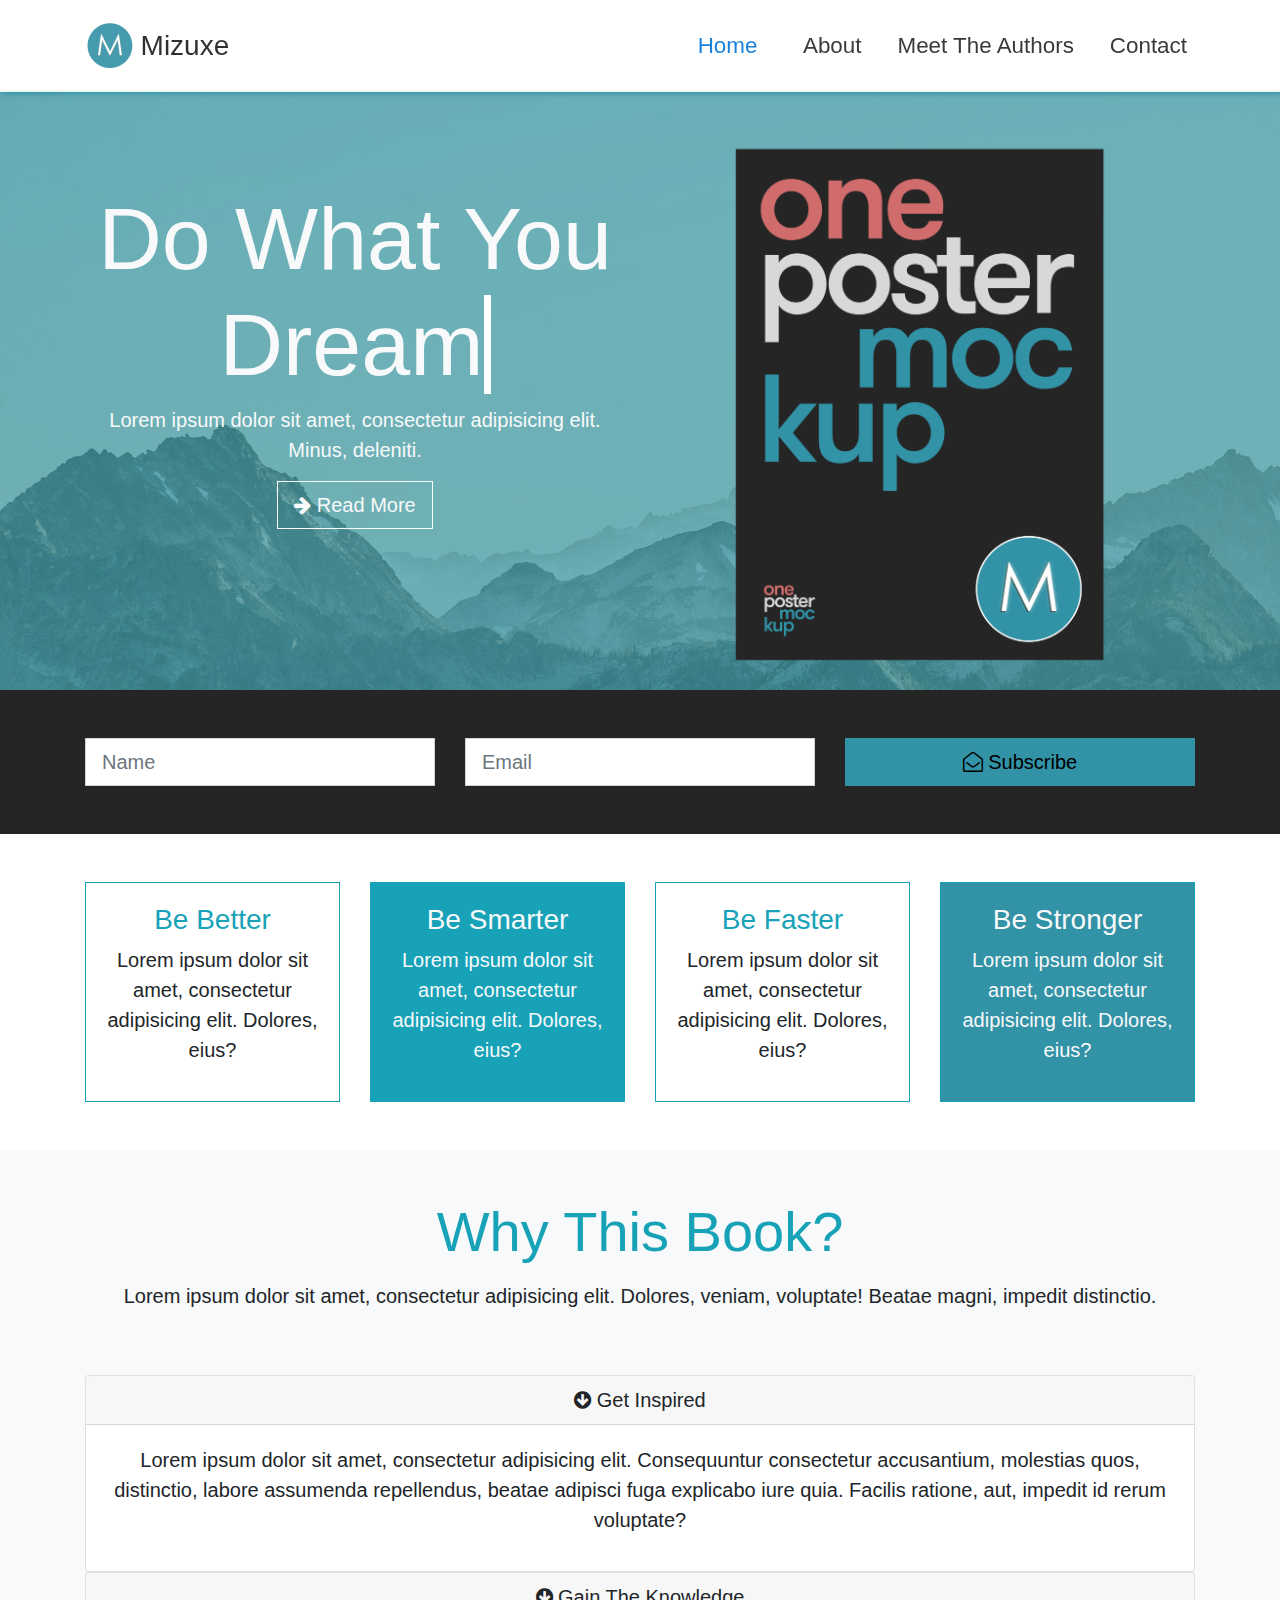
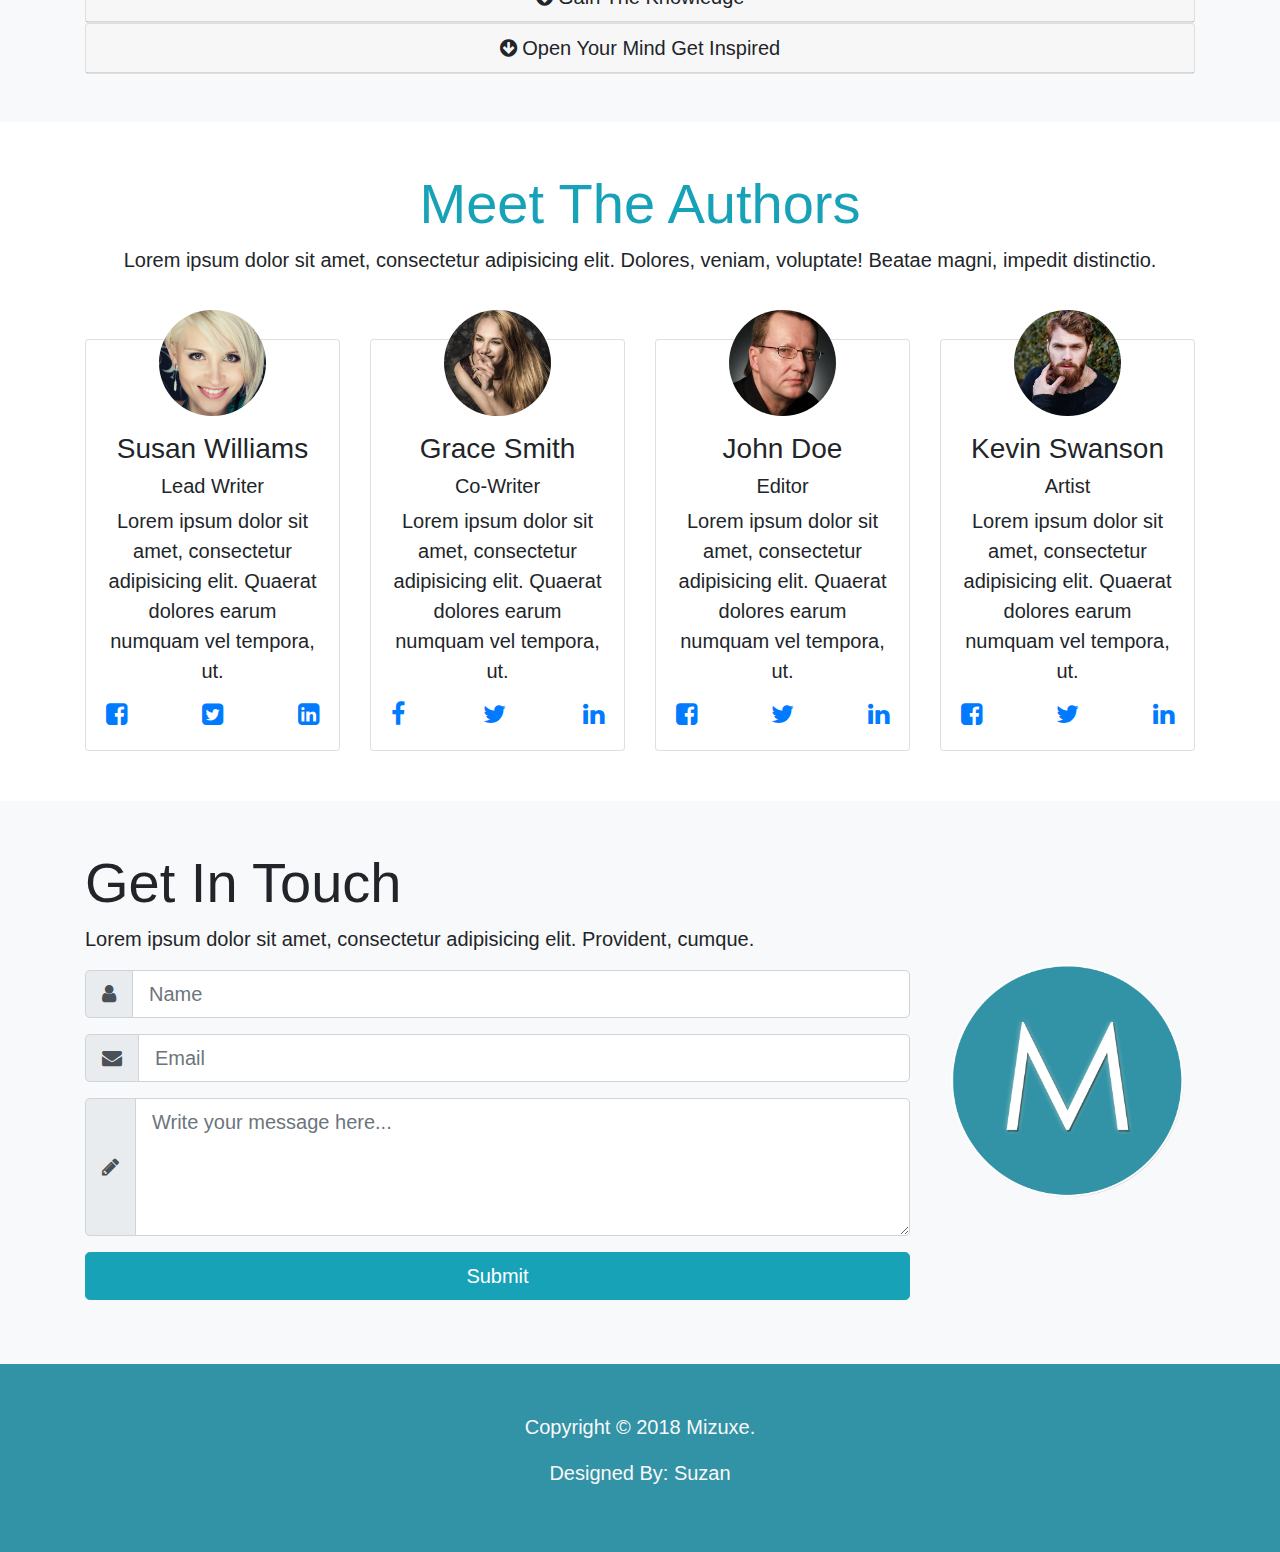
==== index.html @ ff7bd3f9 "rename index commit" ====
<!DOCTYPE html>
<html lang="en">
<head>
  <meta charset="UTF-8">
  <meta name="viewport" content="width=device-width, initial-scale=1.0">
  <meta http-equiv="X-UA-Compatible" content="ie=edge">

  <!-- Favicon -->
  <link rel="shortcut icon" href="img/mlogo.png" type="image/x-icon">
  <link rel="stylesheet" href="css/font-awesome.min.css">
  <link rel="stylesheet" href="css/bootstrap.css">
  <link rel="stylesheet" href="css/navbar-fixed.css">
  <link rel="stylesheet" href="scss/style.css">

  <title>Mizuxe</title>
</head>

<body data-spy="scroll" data-target=".navbar" data-offset="100">
  
  <nav class="navbar navbar-light navbar-expand-lg fixed-top py-3">
    <div class="container">
      <a class="navbar-brand" href="#home">
        <img src="img/mlogo.png" class="img-fluid" width="50px" height="50px">
        <h3 class="d-inline align-middle">Mizuxe</h3>
      </a>
      <button class="navbar-toggler navbar-toggler-right" data-toggle="collapse" data-target="#navbarNav">
        <span class="navbar-toggler-icon"></span>
      </button>
      <div class="collapse navbar-collapse" id="navbarNav">
        <ul class="navbar-nav ml-auto">
          <li class="nav-item">
            <a class="nav-link" href="#home">Home</a>
          </li>
          <li class="nav-item">
            <a class="nav-link" href="#about">About</a>
          </li>
          <li class="nav-item">
            <a class="nav-link" href="#authors">Meet The Authors</a>
          </li>
          <li class="nav-item">
            <a class="nav-link" href="#contact">Contact</a>
          </li>
       </ul>
      </div>
    </div>
  </nav>
 

                <!-- ---------  HOME --------------->
  <section id="home" class="text-center py-5 text-light">
    <div class="primary-overlay">
      <div class="container">
        <div class="row">
          
          <div class="col-lg-6 col-md-12">
            <h1 class="display-2 mt-5 pt-5">Do What You <span class="typewrite" data-period="2000" data-type='[ "Dream of..." ]'></span>
            </h1>

            <p class="lead">Lorem ipsum dolor sit amet, consectetur adipisicing elit. Minus, deleniti.</p>
            <a class="btn btn-outline-light btn-lg" href="#">
              <i class="fa fa-arrow-right"></i> Read More
            </a>
          </div>
          <div class="col-lg-6 col-md-12">
            <img src="img/book.png" class="img-fluid d-none d-lg-block" alt="Book">
          </div>
        </div>
      </div>
    </div>
  </section>


            <!--------------- SUBSCRIBE ------------------>
  <section id="subscribe" class="py-5">
    <div class="container">
      <form class="row">
        <div class="col-lg-4">
            <div class="form-group mb-0">
            <input class="form-control form-control-lg" type="text" placeholder="Name">
            </div>
          </div>
          <div class="col-lg-4">
              <div class="form-group my-2 my-md-3 my-lg-0">
              <input class="form-control form-control-lg" type="email" placeholder="Email">
              </div>
          </div>
            <div class="col-lg-4">
              <button class="btn btn-lg btn-block"><i class="fa fa-envelope-open-o"></i> Subscribe</button>
            </div>
          </form>
      </div>
  </section>


                          <!----------- BOXES ---------------->
  <section id="boxes" class="py-5 text-center">
    <div class="container">
      <div class="row">
        <div class="col-lg-3">
          <div class="card border-info">
            <div class="card-body">
              <h3 class="text-info">Be Better</h3>
              <p class="lead">Lorem ipsum dolor sit amet, consectetur adipisicing elit. Dolores, eius?</p>
            </div>
          </div>
        </div>
        <div class="col-lg-3">
            <div class="card border-info bg-info text-light">
              <div class="card-body">
                <h3>Be Smarter</h3>
                <p class="lead">Lorem ipsum dolor sit amet, consectetur adipisicing elit. Dolores, eius?</p>
              </div>
            </div>
        </div>
        <div class="col-lg-3">
            <div class="card border-info">
              <div class="card-body">
                <h3 class="text-info">Be Faster</h3>
                <p class="lead">Lorem ipsum dolor sit amet, consectetur adipisicing elit. Dolores, eius?</p>
              </div>
            </div>
          </div>
          <div class="col-lg-3">
              <div class="card border-info a text-light">
                <div class="card-body">
                  <h3>Be Stronger</h3>
                  <p class="lead">Lorem ipsum dolor sit amet, consectetur adipisicing elit. Dolores, eius?</p>
                </div>
              </div>
          </div>
      </div>
    </div>
  </section>


                       <!-------------- ABOUT // WHY --------------->
  <section id="about" class="text-center py-5 bg-light">
    <div class="container">
      <div class="row">
        <div class="col-12">
          <div class="info-book">
            <h1 class="display-4 text-info">Why This Book?</h1>
            <p class="lead mt-3">Lorem ipsum dolor sit amet, consectetur adipisicing elit. Dolores, veniam, voluptate! Beatae magni, impedit distinctio. </p>
          </div>
                         <!------ ACCORDIION ----------->
          <div id="accordion" role="tablist" class="pt-5">
              <div class="card">
                <div class="card-header" role="tab">
                  <h5 class="mb-0">
                    <div href="#sec1" data-toggle="collapse">
                      <i class="fa fa-arrow-circle-down"></i> Get Inspired 
                    </div>
                  </h5>
                </div>
                <div class="collapse show" id="sec1" data-parent="#accordion">
                  <div class="card-body">
                    <p class="lead">Lorem ipsum dolor sit amet, consectetur adipisicing elit. Consequuntur consectetur accusantium, molestias quos, distinctio, labore assumenda repellendus, beatae adipisci fuga explicabo iure quia. Facilis ratione, aut, impedit id rerum voluptate?</p>
                  </div>
                </div>
              </div>
              <div class="card">
                  <div class="card-header" role="tab">
                    <h5 class="mb-0">
                      <div href="#sec2" data-toggle="collapse">
                        <i class="fa fa-arrow-circle-down"></i> Gain The Knowledge  
                      </div>
                    </h5>
                  </div>
                  <div class="collapse" id="sec2" data-parent="#accordion">
                    <div class="card-body">
                      <p class="lead">Lorem ipsum dolor sit amet, consectetur adipisicing elit. Consequuntur consectetur accusantium, molestias quos, distinctio, labore assumenda repellendus, beatae adipisci fuga explicabo iure quia. Facilis ratione, aut, impedit id rerum voluptate?</p>
                    </div>
                  </div>
                </div>
                <div class="card">
                  <div class="card-header" role="tab">
                    <h5 class="mb-0">
                      <div href="#sec3" data-toggle="collapse">
                        <i class="fa fa-arrow-circle-down"></i> Open Your Mind Get Inspired 
                      </div>
                    </h5>
                   </div>
                   <div class="collapse" id="sec3" data-parent="#accordion">
                     <div class="card-body">
                        <p class="lead">Lorem ipsum dolor sit amet, consectetur adipisicing elit. Consequuntur consectetur accusantium, molestias quos, distinctio, labore assumenda repellendus, beatae adipisci fuga explicabo iure quia. Facilis ratione, aut, impedit id rerum voluptate?</p>
                     </div>
                   </div>
                </div>
          </div>
        </div>
      </div>
    </div>
  </section>


                      <!------------ AUTHORS ---------------->
  <section id="authors" class="text-center pt-5">
    <div class="container">
      <div class="row mb-5">
        <div class="col-12">
          <h1 class="display-4 text-info">Meet The Authors</h1>
          <p class="lead">Lorem ipsum dolor sit amet, consectetur adipisicing elit. Dolores, veniam, voluptate! Beatae magni, impedit distinctio.</p>
        </div>
      </div>
      <div class="row">
        <div class="col-lg-3 col-md-6 col-sm-12">
          <div class="card">
            <div class="card-body">
              <img src="img/person1.jpg" class="img-fluid rounded-circle w-50 mb-3" alt="Susan Williams">
              <h3>Susan Williams</h3>
              <h5>Lead Writer</h5>
              <p class="lead">Lorem ipsum dolor sit amet, consectetur adipisicing elit. Quaerat dolores earum numquam vel tempora, ut.</p>
              <div class="d-flex flex-row justify-content-between">
                <div>
                  <a href="http://www.facebook.com"><i class="fa fa-facebook-square"></i></a>
                </div>
                <div>
                  <a href="http://www.twitter.com"><i class="fa fa-twitter-square"></i></a>
                </div>
                <div>
                  <a href="http://www.linkedin.com"><i class="fa fa-linkedin-square"></i></a>
                </div>
              </div>
            </div>
          </div>
        </div>
        <div class="col-lg-3 col-md-6 col-sm-12">
          <div class="card">
            <div class="card-body">
              <img src="img/person2.jpg" class="img-fluid rounded-circle w-50 mb-3" alt="Susan Williams">
              <h3>Grace Smith</h3>
              <h5>Co-Writer</h5>
              <p class="lead">Lorem ipsum dolor sit amet, consectetur adipisicing elit. Quaerat dolores earum numquam vel tempora, ut.</p>                
              <div class="d-flex flex-row justify-content-between">
                <div>
                  <a href="http://www.facebook.com"><i class="fa fa-facebook"></i></a>
                </div>
                <div>
                  <a href="http://www.twitter.com"><i class="fa fa-twitter"></i></a>
                </div>
                <div>
                  <a href="http://www.linkedin.com"><i class="fa fa-linkedin"></i></a>
                </div>
              </div>
            </div>
          </div>
        </div>
          <div class="col-lg-3 col-md-6 col-sm-12 col-sm-12-mb-2">
              <div class="card">
                <div class="card-body">
                  <img src="img/person3.jpg" class="img-fluid rounded-circle w-50 mb-3" alt="Susan Williams">
                  <h3>John Doe</h3>
                  <h5>Editor</h5>
                  <p class="lead">Lorem ipsum dolor sit amet, consectetur adipisicing elit. Quaerat dolores earum numquam vel tempora, ut.</p>
                  <div class="d-flex flex-row justify-content-between">
                    <div>
                      <a href="http://www.facebook.com"><i class="fa fa-facebook-square"></i></a>
                    </div>
                    <div>
                      <a href="http://www.twitter.com"><i class="fa fa-twitter"></i></a>
                    </div>
                    <div>
                      <a href="http://www.linkedin.com"><i class="fa fa-linkedin"></i></a>
                    </div>
                  </div>
                </div>
              </div>
            </div>
          <div class="col-lg-3 col-md-6  col-sm-12">
              <div class="card">
                <div class="card-body">
                  <img src="img/person4.jpg" class="img-fluid rounded-circle w-50 mb-3" alt="Susan Williams">
                  <h3>Kevin Swanson</h3>
                  <h5>Artist</h5>
                  <p class="lead">Lorem ipsum dolor sit amet, consectetur adipisicing elit. Quaerat dolores earum numquam vel tempora, ut.</p>
                  <div class="d-flex flex-row justify-content-between">
                    <div>
                      <a href="http://www.facebook.com"><i class="fa fa-facebook-square"></i></a>
                    </div>
                    <div>
                       <a href="http://www.twitter.com"><i class="fa fa-twitter"></i></a>
                     </div>
                    <div>
                      <a href="http://www.linkedin.com"><i class="fa fa-linkedin"></i></a>
                    </div>
                  </div>
                </div>
              </div>
            </div>
      </div>
    </div>
  </section>


                          <!-------------- CONTACT --------------->
  <section id="contact" class="bg-light py-5">
    <div class="container">
      <div class="row">
        <div class="col-lg-9">
          <h1 class="display-4">Get In Touch</h1>
          <p class="lead">Lorem ipsum dolor sit amet, consectetur adipisicing elit. Provident, cumque.</p>
          <form>
            <div class="form-group">
              <div class="input-group input-group-lg">
                <div class="input-group-prepend">
                  <span class="input-group-text">
                    <i class="fa fa-user"></i>
                  </span>
                </div>
                  <input class="form-control form-control-lg" type="text" placeholder="Name">
              </div>
            </div>
            <div class="form-group">
                <div class="input-group input-group-lg">
                  <div class="input-group-prepend">
                    <span class="input-group-text">
                     <i class="fa fa-envelope"></i>
                    </span>
                  </div>
                  <input class="form-control form-control-lg" type="email" placeholder="Email">
                </div>
            </div>
            <div class="form-group">
                <div class="input-group input-group-lg">
                  <div class="input-group-prepend">
                    <span class="input-group-text">
                      <i class="fa fa-pencil"></i>
                    </span>
                  </div>
                    <textarea class="form-control form-control-lg" name="message" placeholder="Write your message here..." rows="4"></textarea>
                </div>
              </div>
              <div class="form-group">
                <input class="btn btn-info btn-lg btn-block" type="submit" value="Submit">
              </div>
          </form>
        </div>
        <div class="col align-self-center">
          <img src="img/mlogo.png" class="img-fluid d-none d-lg-block" alt="logo">
        </div>
      </div>
    </div>
  </section>


                    <!--------------- FOOTER ----------------->
  <footer id="footer-main" class="py-5 text-center text-light">
    <div class="container">
      <div class="row">
        <div class="col">
          <p class="lead">Copyright &copy; 2018 Mizuxe.</p>
          <p class="lead">
              Designed By: <a class="text-light" href="http://www.fb.com/shahedchysuzan" target="_blank">Suzan</a>
          </p>
        </div>
      </div>
    </div>
  </footer>

              <!----------------- back to top -------------->
      <a href="#home" id="back-to-top" class="btn btn-primary" title="home" role="button">
          <i class="fa fa-angle-up"></i>
      </a>
  
                  <!------- The End ---------->


  <script src="js/jquery.min.js"></script>
  <script src="js/popper.min.js"></script>
  <script src="js/bootstrap.min.js"></script>
  <script src="js/navbar-fixed.js"></script>
  <script src="js/typeWriteCustom.js"></script>




<!-----------JS (back to top)-------------->
<script>
  //show and hide white nav
  $(function () {
  
  $(window).scroll(function () {
  
      if ($(window).scrollTop() > 80) {
          //show back top button
          $("#back-to-top").fadeIn();
      }else {
          //hide back top button
          $("#back-to-top").fadeOut();
      }
  });
  });
  </script>



</body>
</html>
---- css/navbar-fixed.css ----
html, body {
  height: 100%;
}

.container-fluid > .container, .container > .row {
  height: 100%;
}

/* nav */
nav {
  min-height: 3.5rem;
}
nav.fixed-top {
  padding: 0.5rem;
}
nav.bg-primary li a {
  color: #fff !important;
}
nav li a.active {
  padding: .2rem .4rem;
  color: #0275d8 !important;
  background-color: #fff;
  border-radius: .2rem;
  margin: .3rem 0.6rem;
}
nav .navbar-collapse.collapsing ul,
nav .navbar-collapse.show ul {
  margin-top: 3rem;
}
nav .navbar-collapse.collapsing li a,
nav .navbar-collapse.show li a  {
  padding: 0.5rem;
}

nav .navbar-collapse.show li a.active  {
  margin: 0;
}

.navbar-toggler {
  border: 0;
}

.bg-primary {
  color: #fff;
}
---- scss/style.css ----
body {
  margin-top: 90px;
}

.navbar {
  -webkit-box-shadow: 2px 2px 5px #3292a6;
          box-shadow: 2px 2px 5px #3292a6;
  background: #fff;
  opacity: .9;
}

.navbar .nav-item {
  font-size: 1.4rem;
  padding-right: 20px;
}

.navbar .nav-item .nav-link {
  color: #252525;
}

.navbar .nav-item .nav-link:hover {
  color: #6464e6;
}

.nav-item:last-child {
  padding-right: 0px;
}

#home {
  position: relative;
  background: url("../img/mountains.jpg");
  min-height: 600px;
}

#home .primary-overlay {
  background: rgba(50, 146, 156, 0.7);
  min-height: 600px;
  position: absolute;
  top: 0;
  left: 0;
  width: 100%;
  height: 100%;
}

#home a {
  border-radius: 0px;
}

#subscribe {
  background: #252525;
}

#subscribe button {
  background: #3292a6;
  border-radius: 0px;
}

#subscribe input {
  border-radius: 0px;
}

#boxes .card {
  border-radius: 0px;
}

#boxes .a {
  background: #3292a6;
}

#authors img {
  margin-top: -50px;
}

#authors .fa {
  font-size: 25px;
}

#authors .col-sm-12 {
  margin-bottom: 50px;
}

#authors .card:hover {
  background: #3292a6;
  color: #fff;
}

#authors .card:hover .fa {
  color: #fff;
}

#footer-main {
  background: #3292a6;
}

/*==================================
            back-to-top
====================================*/
#back-to-top {
  right: 20px;
  bottom: 20px;
  position: fixed;
  padding: 3px 12px;
  border-radius: 4px;
  border: 1px solid yellow;
  font-size: 20px;
  display: none;
  -webkit-transition: all 0.4s ease-out;
  transition: all 0.4s ease-out;
}

#back-to-top:hover {
  border: 2px solid #ff0d05;
  background-color: #fdfd35;
  color: blue;
}

@media (max-width: 576px) {
  #home h1 {
    font-size: 4rem;
  }
}
/*# sourceMappingURL=style.css.map */
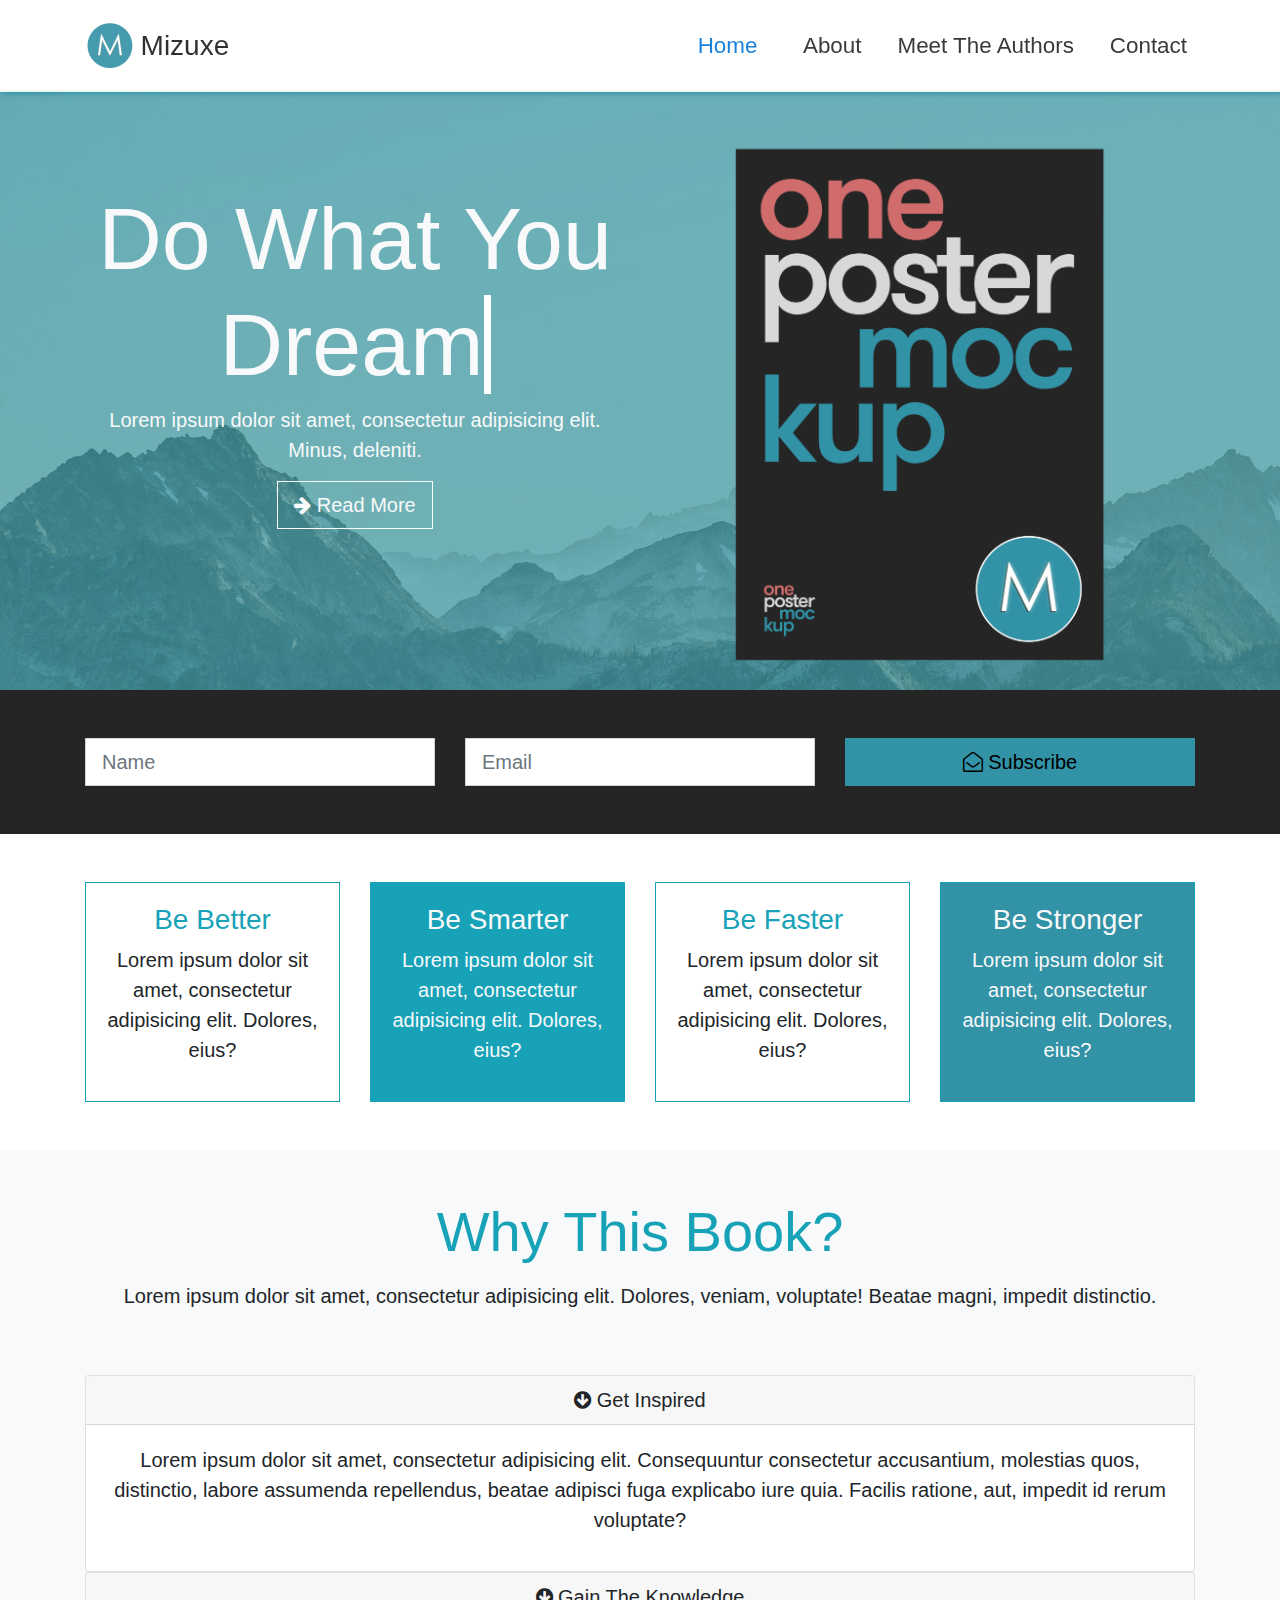
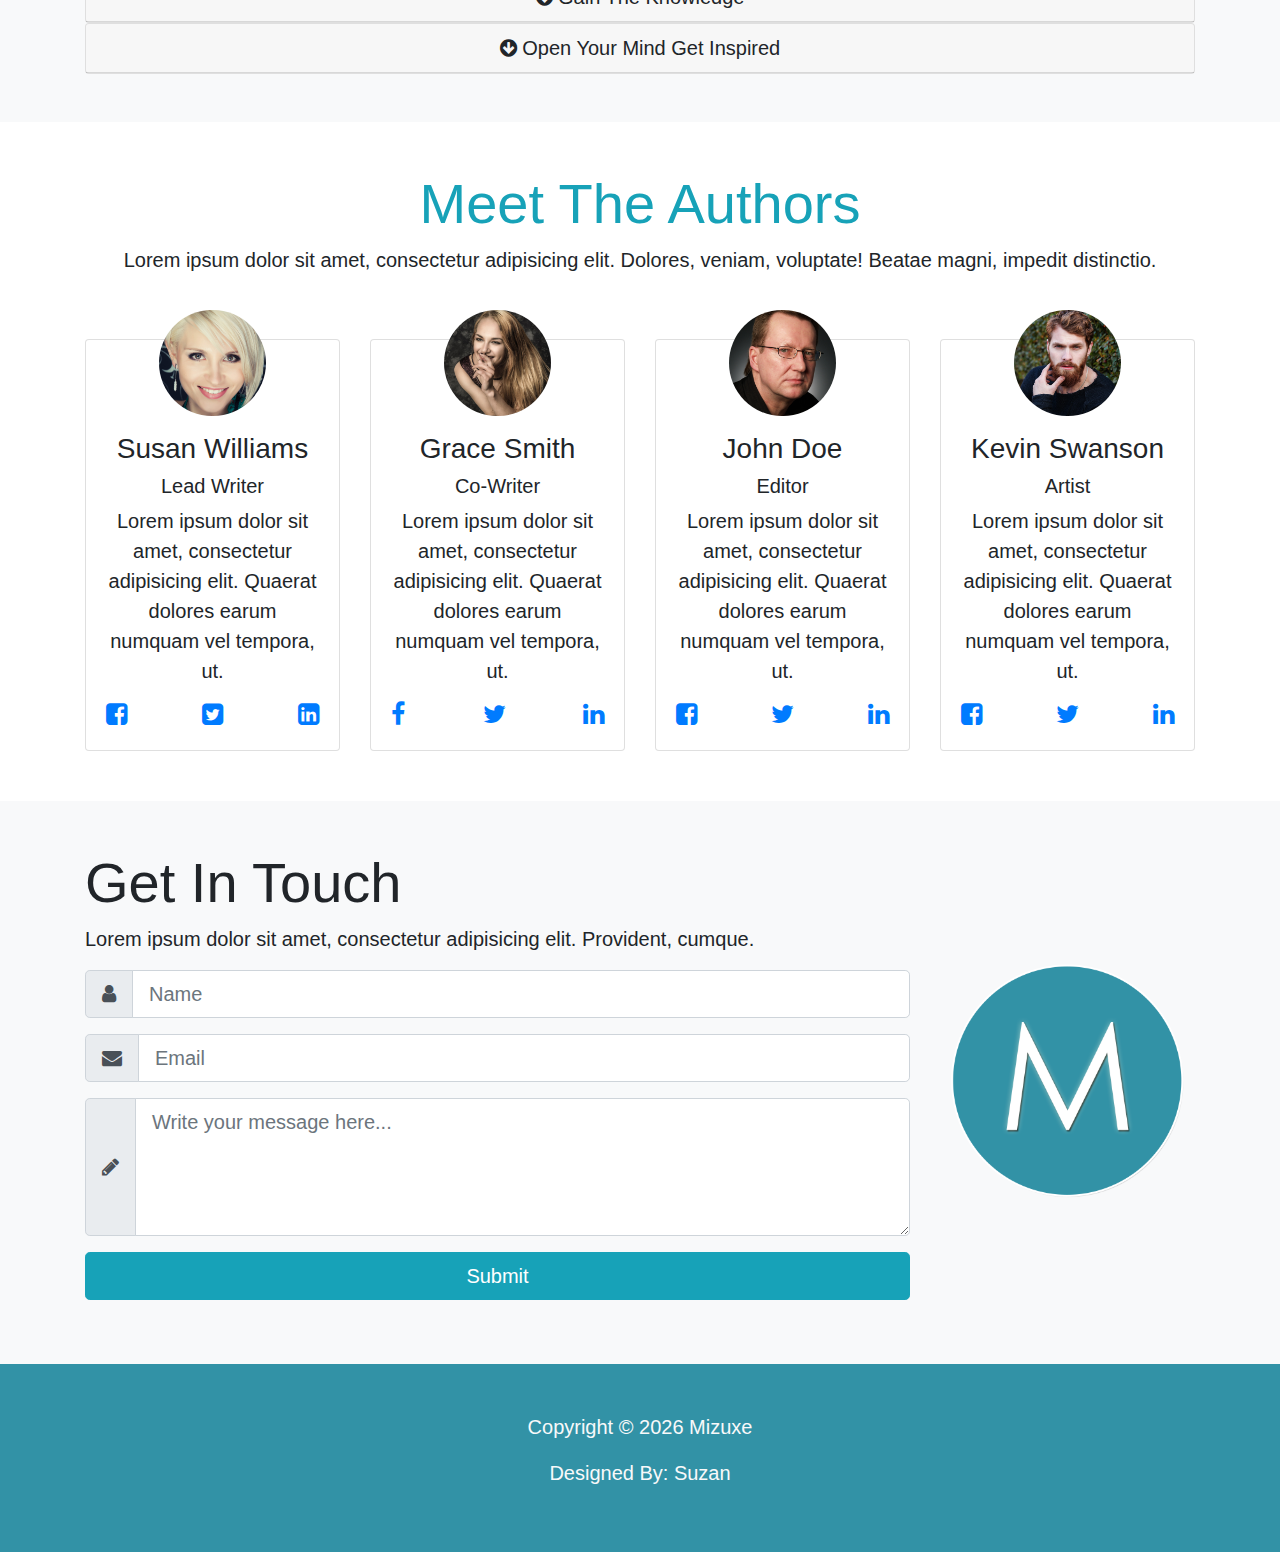
==== commit 4ffe6e37: "Year code updated in footer" ====
--- a/index.html
+++ b/index.html
@@ -1,398 +1,413 @@
-<!DOCTYPE html>
-<html lang="en">
-<head>
-  <meta charset="UTF-8">
-  <meta name="viewport" content="width=device-width, initial-scale=1.0">
-  <meta http-equiv="X-UA-Compatible" content="ie=edge">
-
-  <!-- Favicon -->
-  <link rel="shortcut icon" href="img/mlogo.png" type="image/x-icon">
-  <link rel="stylesheet" href="css/font-awesome.min.css">
-  <link rel="stylesheet" href="css/bootstrap.css">
-  <link rel="stylesheet" href="css/navbar-fixed.css">
-  <link rel="stylesheet" href="scss/style.css">
-
-  <title>Mizuxe</title>
-</head>
-
-<body data-spy="scroll" data-target=".navbar" data-offset="100">
-  
-  <nav class="navbar navbar-light navbar-expand-lg fixed-top py-3">
-    <div class="container">
-      <a class="navbar-brand" href="#home">
-        <img src="img/mlogo.png" class="img-fluid" width="50px" height="50px">
-        <h3 class="d-inline align-middle">Mizuxe</h3>
-      </a>
-      <button class="navbar-toggler navbar-toggler-right" data-toggle="collapse" data-target="#navbarNav">
-        <span class="navbar-toggler-icon"></span>
-      </button>
-      <div class="collapse navbar-collapse" id="navbarNav">
-        <ul class="navbar-nav ml-auto">
-          <li class="nav-item">
-            <a class="nav-link" href="#home">Home</a>
-          </li>
-          <li class="nav-item">
-            <a class="nav-link" href="#about">About</a>
-          </li>
-          <li class="nav-item">
-            <a class="nav-link" href="#authors">Meet The Authors</a>
-          </li>
-          <li class="nav-item">
-            <a class="nav-link" href="#contact">Contact</a>
-          </li>
-       </ul>
-      </div>
-    </div>
-  </nav>
- 
-
-                <!-- ---------  HOME --------------->
-  <section id="home" class="text-center py-5 text-light">
-    <div class="primary-overlay">
-      <div class="container">
-        <div class="row">
-          
-          <div class="col-lg-6 col-md-12">
-            <h1 class="display-2 mt-5 pt-5">Do What You <span class="typewrite" data-period="2000" data-type='[ "Dream of..." ]'></span>
-            </h1>
-
-            <p class="lead">Lorem ipsum dolor sit amet, consectetur adipisicing elit. Minus, deleniti.</p>
-            <a class="btn btn-outline-light btn-lg" href="#">
-              <i class="fa fa-arrow-right"></i> Read More
-            </a>
-          </div>
-          <div class="col-lg-6 col-md-12">
-            <img src="img/book.png" class="img-fluid d-none d-lg-block" alt="Book">
-          </div>
-        </div>
-      </div>
-    </div>
-  </section>
-
-
-            <!--------------- SUBSCRIBE ------------------>
-  <section id="subscribe" class="py-5">
-    <div class="container">
-      <form class="row">
-        <div class="col-lg-4">
-            <div class="form-group mb-0">
-            <input class="form-control form-control-lg" type="text" placeholder="Name">
-            </div>
-          </div>
-          <div class="col-lg-4">
-              <div class="form-group my-2 my-md-3 my-lg-0">
-              <input class="form-control form-control-lg" type="email" placeholder="Email">
-              </div>
-          </div>
-            <div class="col-lg-4">
-              <button class="btn btn-lg btn-block"><i class="fa fa-envelope-open-o"></i> Subscribe</button>
-            </div>
-          </form>
-      </div>
-  </section>
-
-
-                          <!----------- BOXES ---------------->
-  <section id="boxes" class="py-5 text-center">
-    <div class="container">
-      <div class="row">
-        <div class="col-lg-3">
-          <div class="card border-info">
-            <div class="card-body">
-              <h3 class="text-info">Be Better</h3>
-              <p class="lead">Lorem ipsum dolor sit amet, consectetur adipisicing elit. Dolores, eius?</p>
-            </div>
-          </div>
-        </div>
-        <div class="col-lg-3">
-            <div class="card border-info bg-info text-light">
-              <div class="card-body">
-                <h3>Be Smarter</h3>
-                <p class="lead">Lorem ipsum dolor sit amet, consectetur adipisicing elit. Dolores, eius?</p>
-              </div>
-            </div>
-        </div>
-        <div class="col-lg-3">
-            <div class="card border-info">
-              <div class="card-body">
-                <h3 class="text-info">Be Faster</h3>
-                <p class="lead">Lorem ipsum dolor sit amet, consectetur adipisicing elit. Dolores, eius?</p>
-              </div>
-            </div>
-          </div>
-          <div class="col-lg-3">
-              <div class="card border-info a text-light">
-                <div class="card-body">
-                  <h3>Be Stronger</h3>
-                  <p class="lead">Lorem ipsum dolor sit amet, consectetur adipisicing elit. Dolores, eius?</p>
-                </div>
-              </div>
-          </div>
-      </div>
-    </div>
-  </section>
-
-
-                       <!-------------- ABOUT // WHY --------------->
-  <section id="about" class="text-center py-5 bg-light">
-    <div class="container">
-      <div class="row">
-        <div class="col-12">
-          <div class="info-book">
-            <h1 class="display-4 text-info">Why This Book?</h1>
-            <p class="lead mt-3">Lorem ipsum dolor sit amet, consectetur adipisicing elit. Dolores, veniam, voluptate! Beatae magni, impedit distinctio. </p>
-          </div>
-                         <!------ ACCORDIION ----------->
-          <div id="accordion" role="tablist" class="pt-5">
-              <div class="card">
-                <div class="card-header" role="tab">
-                  <h5 class="mb-0">
-                    <div href="#sec1" data-toggle="collapse">
-                      <i class="fa fa-arrow-circle-down"></i> Get Inspired 
-                    </div>
-                  </h5>
-                </div>
-                <div class="collapse show" id="sec1" data-parent="#accordion">
-                  <div class="card-body">
-                    <p class="lead">Lorem ipsum dolor sit amet, consectetur adipisicing elit. Consequuntur consectetur accusantium, molestias quos, distinctio, labore assumenda repellendus, beatae adipisci fuga explicabo iure quia. Facilis ratione, aut, impedit id rerum voluptate?</p>
-                  </div>
-                </div>
-              </div>
-              <div class="card">
-                  <div class="card-header" role="tab">
-                    <h5 class="mb-0">
-                      <div href="#sec2" data-toggle="collapse">
-                        <i class="fa fa-arrow-circle-down"></i> Gain The Knowledge  
-                      </div>
-                    </h5>
-                  </div>
-                  <div class="collapse" id="sec2" data-parent="#accordion">
-                    <div class="card-body">
-                      <p class="lead">Lorem ipsum dolor sit amet, consectetur adipisicing elit. Consequuntur consectetur accusantium, molestias quos, distinctio, labore assumenda repellendus, beatae adipisci fuga explicabo iure quia. Facilis ratione, aut, impedit id rerum voluptate?</p>
-                    </div>
-                  </div>
-                </div>
-                <div class="card">
-                  <div class="card-header" role="tab">
-                    <h5 class="mb-0">
-                      <div href="#sec3" data-toggle="collapse">
-                        <i class="fa fa-arrow-circle-down"></i> Open Your Mind Get Inspired 
-                      </div>
-                    </h5>
-                   </div>
-                   <div class="collapse" id="sec3" data-parent="#accordion">
-                     <div class="card-body">
-                        <p class="lead">Lorem ipsum dolor sit amet, consectetur adipisicing elit. Consequuntur consectetur accusantium, molestias quos, distinctio, labore assumenda repellendus, beatae adipisci fuga explicabo iure quia. Facilis ratione, aut, impedit id rerum voluptate?</p>
-                     </div>
-                   </div>
-                </div>
-          </div>
-        </div>
-      </div>
-    </div>
-  </section>
-
-
-                      <!------------ AUTHORS ---------------->
-  <section id="authors" class="text-center pt-5">
-    <div class="container">
-      <div class="row mb-5">
-        <div class="col-12">
-          <h1 class="display-4 text-info">Meet The Authors</h1>
-          <p class="lead">Lorem ipsum dolor sit amet, consectetur adipisicing elit. Dolores, veniam, voluptate! Beatae magni, impedit distinctio.</p>
-        </div>
-      </div>
-      <div class="row">
-        <div class="col-lg-3 col-md-6 col-sm-12">
-          <div class="card">
-            <div class="card-body">
-              <img src="img/person1.jpg" class="img-fluid rounded-circle w-50 mb-3" alt="Susan Williams">
-              <h3>Susan Williams</h3>
-              <h5>Lead Writer</h5>
-              <p class="lead">Lorem ipsum dolor sit amet, consectetur adipisicing elit. Quaerat dolores earum numquam vel tempora, ut.</p>
-              <div class="d-flex flex-row justify-content-between">
-                <div>
-                  <a href="http://www.facebook.com"><i class="fa fa-facebook-square"></i></a>
-                </div>
-                <div>
-                  <a href="http://www.twitter.com"><i class="fa fa-twitter-square"></i></a>
-                </div>
-                <div>
-                  <a href="http://www.linkedin.com"><i class="fa fa-linkedin-square"></i></a>
-                </div>
-              </div>
-            </div>
-          </div>
-        </div>
-        <div class="col-lg-3 col-md-6 col-sm-12">
-          <div class="card">
-            <div class="card-body">
-              <img src="img/person2.jpg" class="img-fluid rounded-circle w-50 mb-3" alt="Susan Williams">
-              <h3>Grace Smith</h3>
-              <h5>Co-Writer</h5>
-              <p class="lead">Lorem ipsum dolor sit amet, consectetur adipisicing elit. Quaerat dolores earum numquam vel tempora, ut.</p>                
-              <div class="d-flex flex-row justify-content-between">
-                <div>
-                  <a href="http://www.facebook.com"><i class="fa fa-facebook"></i></a>
-                </div>
-                <div>
-                  <a href="http://www.twitter.com"><i class="fa fa-twitter"></i></a>
-                </div>
-                <div>
-                  <a href="http://www.linkedin.com"><i class="fa fa-linkedin"></i></a>
-                </div>
-              </div>
-            </div>
-          </div>
-        </div>
-          <div class="col-lg-3 col-md-6 col-sm-12 col-sm-12-mb-2">
-              <div class="card">
-                <div class="card-body">
-                  <img src="img/person3.jpg" class="img-fluid rounded-circle w-50 mb-3" alt="Susan Williams">
-                  <h3>John Doe</h3>
-                  <h5>Editor</h5>
-                  <p class="lead">Lorem ipsum dolor sit amet, consectetur adipisicing elit. Quaerat dolores earum numquam vel tempora, ut.</p>
-                  <div class="d-flex flex-row justify-content-between">
-                    <div>
-                      <a href="http://www.facebook.com"><i class="fa fa-facebook-square"></i></a>
-                    </div>
-                    <div>
-                      <a href="http://www.twitter.com"><i class="fa fa-twitter"></i></a>
-                    </div>
-                    <div>
-                      <a href="http://www.linkedin.com"><i class="fa fa-linkedin"></i></a>
-                    </div>
-                  </div>
-                </div>
-              </div>
-            </div>
-          <div class="col-lg-3 col-md-6  col-sm-12">
-              <div class="card">
-                <div class="card-body">
-                  <img src="img/person4.jpg" class="img-fluid rounded-circle w-50 mb-3" alt="Susan Williams">
-                  <h3>Kevin Swanson</h3>
-                  <h5>Artist</h5>
-                  <p class="lead">Lorem ipsum dolor sit amet, consectetur adipisicing elit. Quaerat dolores earum numquam vel tempora, ut.</p>
-                  <div class="d-flex flex-row justify-content-between">
-                    <div>
-                      <a href="http://www.facebook.com"><i class="fa fa-facebook-square"></i></a>
-                    </div>
-                    <div>
-                       <a href="http://www.twitter.com"><i class="fa fa-twitter"></i></a>
-                     </div>
-                    <div>
-                      <a href="http://www.linkedin.com"><i class="fa fa-linkedin"></i></a>
-                    </div>
-                  </div>
-                </div>
-              </div>
-            </div>
-      </div>
-    </div>
-  </section>
-
-
-                          <!-------------- CONTACT --------------->
-  <section id="contact" class="bg-light py-5">
-    <div class="container">
-      <div class="row">
-        <div class="col-lg-9">
-          <h1 class="display-4">Get In Touch</h1>
-          <p class="lead">Lorem ipsum dolor sit amet, consectetur adipisicing elit. Provident, cumque.</p>
-          <form>
-            <div class="form-group">
-              <div class="input-group input-group-lg">
-                <div class="input-group-prepend">
-                  <span class="input-group-text">
-                    <i class="fa fa-user"></i>
-                  </span>
-                </div>
-                  <input class="form-control form-control-lg" type="text" placeholder="Name">
-              </div>
-            </div>
-            <div class="form-group">
-                <div class="input-group input-group-lg">
-                  <div class="input-group-prepend">
-                    <span class="input-group-text">
-                     <i class="fa fa-envelope"></i>
-                    </span>
-                  </div>
-                  <input class="form-control form-control-lg" type="email" placeholder="Email">
-                </div>
-            </div>
-            <div class="form-group">
-                <div class="input-group input-group-lg">
-                  <div class="input-group-prepend">
-                    <span class="input-group-text">
-                      <i class="fa fa-pencil"></i>
-                    </span>
-                  </div>
-                    <textarea class="form-control form-control-lg" name="message" placeholder="Write your message here..." rows="4"></textarea>
-                </div>
-              </div>
-              <div class="form-group">
-                <input class="btn btn-info btn-lg btn-block" type="submit" value="Submit">
-              </div>
-          </form>
-        </div>
-        <div class="col align-self-center">
-          <img src="img/mlogo.png" class="img-fluid d-none d-lg-block" alt="logo">
-        </div>
-      </div>
-    </div>
-  </section>
-
-
-                    <!--------------- FOOTER ----------------->
-  <footer id="footer-main" class="py-5 text-center text-light">
-    <div class="container">
-      <div class="row">
-        <div class="col">
-          <p class="lead">Copyright &copy; 2018 Mizuxe.</p>
-          <p class="lead">
-              Designed By: <a class="text-light" href="http://www.fb.com/shahedchysuzan" target="_blank">Suzan</a>
-          </p>
-        </div>
-      </div>
-    </div>
-  </footer>
-
-              <!----------------- back to top -------------->
-      <a href="#home" id="back-to-top" class="btn btn-primary" title="home" role="button">
-          <i class="fa fa-angle-up"></i>
-      </a>
-  
-                  <!------- The End ---------->
-
-
-  <script src="js/jquery.min.js"></script>
-  <script src="js/popper.min.js"></script>
-  <script src="js/bootstrap.min.js"></script>
-  <script src="js/navbar-fixed.js"></script>
-  <script src="js/typeWriteCustom.js"></script>
-
-
-
-
-<!-----------JS (back to top)-------------->
-<script>
-  //show and hide white nav
-  $(function () {
-  
-  $(window).scroll(function () {
-  
-      if ($(window).scrollTop() > 80) {
-          //show back top button
-          $("#back-to-top").fadeIn();
-      }else {
-          //hide back top button
-          $("#back-to-top").fadeOut();
-      }
-  });
-  });
-  </script>
-
-
-
-</body>
-</html>
+<!DOCTYPE html>
+<html lang="en">
+
+<head>
+  <meta charset="UTF-8">
+  <meta name="viewport" content="width=device-width, initial-scale=1.0">
+  <meta http-equiv="X-UA-Compatible" content="ie=edge">
+
+  <!-- Favicon -->
+  <link rel="shortcut icon" href="img/mlogo.png" type="image/x-icon">
+  <link rel="stylesheet" href="css/font-awesome.min.css">
+  <link rel="stylesheet" href="css/bootstrap.css">
+  <link rel="stylesheet" href="css/navbar-fixed.css">
+  <link rel="stylesheet" href="scss/style.css">
+
+  <title>Mizuxe</title>
+</head>
+
+<body data-spy="scroll" data-target=".navbar" data-offset="100">
+
+  <nav class="navbar navbar-light navbar-expand-lg fixed-top py-3">
+    <div class="container">
+      <a class="navbar-brand" href="#home">
+        <img src="img/mlogo.png" class="img-fluid" width="50px" height="50px">
+        <h3 class="d-inline align-middle">Mizuxe</h3>
+      </a>
+      <button class="navbar-toggler navbar-toggler-right" data-toggle="collapse" data-target="#navbarNav">
+        <span class="navbar-toggler-icon"></span>
+      </button>
+      <div class="collapse navbar-collapse" id="navbarNav">
+        <ul class="navbar-nav ml-auto">
+          <li class="nav-item">
+            <a class="nav-link" href="#home">Home</a>
+          </li>
+          <li class="nav-item">
+            <a class="nav-link" href="#about">About</a>
+          </li>
+          <li class="nav-item">
+            <a class="nav-link" href="#authors">Meet The Authors</a>
+          </li>
+          <li class="nav-item">
+            <a class="nav-link" href="#contact">Contact</a>
+          </li>
+        </ul>
+      </div>
+    </div>
+  </nav>
+
+
+  <!-- ---------  HOME --------------->
+  <section id="home" class="text-center py-5 text-light">
+    <div class="primary-overlay">
+      <div class="container">
+        <div class="row">
+
+          <div class="col-lg-6 col-md-12">
+            <h1 class="display-2 mt-5 pt-5">Do What You <span class="typewrite" data-period="2000"
+                data-type='[ "Dream of..." ]'></span>
+            </h1>
+
+            <p class="lead">Lorem ipsum dolor sit amet, consectetur adipisicing elit. Minus, deleniti.</p>
+            <a class="btn btn-outline-light btn-lg" href="#">
+              <i class="fa fa-arrow-right"></i> Read More
+            </a>
+          </div>
+          <div class="col-lg-6 col-md-12">
+            <img src="img/book.png" class="img-fluid d-none d-lg-block" alt="Book">
+          </div>
+        </div>
+      </div>
+    </div>
+  </section>
+
+
+  <!--------------- SUBSCRIBE ------------------>
+  <section id="subscribe" class="py-5">
+    <div class="container">
+      <form class="row">
+        <div class="col-lg-4">
+          <div class="form-group mb-0">
+            <input class="form-control form-control-lg" type="text" placeholder="Name">
+          </div>
+        </div>
+        <div class="col-lg-4">
+          <div class="form-group my-2 my-md-3 my-lg-0">
+            <input class="form-control form-control-lg" type="email" placeholder="Email">
+          </div>
+        </div>
+        <div class="col-lg-4">
+          <button class="btn btn-lg btn-block"><i class="fa fa-envelope-open-o"></i> Subscribe</button>
+        </div>
+      </form>
+    </div>
+  </section>
+
+
+  <!----------- BOXES ---------------->
+  <section id="boxes" class="py-5 text-center">
+    <div class="container">
+      <div class="row">
+        <div class="col-lg-3">
+          <div class="card border-info">
+            <div class="card-body">
+              <h3 class="text-info">Be Better</h3>
+              <p class="lead">Lorem ipsum dolor sit amet, consectetur adipisicing elit. Dolores, eius?</p>
+            </div>
+          </div>
+        </div>
+        <div class="col-lg-3">
+          <div class="card border-info bg-info text-light">
+            <div class="card-body">
+              <h3>Be Smarter</h3>
+              <p class="lead">Lorem ipsum dolor sit amet, consectetur adipisicing elit. Dolores, eius?</p>
+            </div>
+          </div>
+        </div>
+        <div class="col-lg-3">
+          <div class="card border-info">
+            <div class="card-body">
+              <h3 class="text-info">Be Faster</h3>
+              <p class="lead">Lorem ipsum dolor sit amet, consectetur adipisicing elit. Dolores, eius?</p>
+            </div>
+          </div>
+        </div>
+        <div class="col-lg-3">
+          <div class="card border-info a text-light">
+            <div class="card-body">
+              <h3>Be Stronger</h3>
+              <p class="lead">Lorem ipsum dolor sit amet, consectetur adipisicing elit. Dolores, eius?</p>
+            </div>
+          </div>
+        </div>
+      </div>
+    </div>
+  </section>
+
+
+  <!-------------- ABOUT // WHY --------------->
+  <section id="about" class="text-center py-5 bg-light">
+    <div class="container">
+      <div class="row">
+        <div class="col-12">
+          <div class="info-book">
+            <h1 class="display-4 text-info">Why This Book?</h1>
+            <p class="lead mt-3">Lorem ipsum dolor sit amet, consectetur adipisicing elit. Dolores, veniam, voluptate!
+              Beatae magni, impedit distinctio. </p>
+          </div>
+          <!------ ACCORDION ----------->
+          <div id="accordion" role="tablist" class="pt-5">
+            <div class="card">
+              <div class="card-header" role="tab">
+                <h5 class="mb-0">
+                  <div href="#sec1" data-toggle="collapse">
+                    <i class="fa fa-arrow-circle-down"></i> Get Inspired
+                  </div>
+                </h5>
+              </div>
+              <div class="collapse show" id="sec1" data-parent="#accordion">
+                <div class="card-body">
+                  <p class="lead">Lorem ipsum dolor sit amet, consectetur adipisicing elit. Consequuntur consectetur
+                    accusantium, molestias quos, distinctio, labore assumenda repellendus, beatae adipisci fuga
+                    explicabo iure quia. Facilis ratione, aut, impedit id rerum voluptate?</p>
+                </div>
+              </div>
+            </div>
+            <div class="card">
+              <div class="card-header" role="tab">
+                <h5 class="mb-0">
+                  <div href="#sec2" data-toggle="collapse">
+                    <i class="fa fa-arrow-circle-down"></i> Gain The Knowledge
+                  </div>
+                </h5>
+              </div>
+              <div class="collapse" id="sec2" data-parent="#accordion">
+                <div class="card-body">
+                  <p class="lead">Lorem ipsum dolor sit amet, consectetur adipisicing elit. Consequuntur consectetur
+                    accusantium, molestias quos, distinctio, labore assumenda repellendus, beatae adipisci fuga
+                    explicabo iure quia. Facilis ratione, aut, impedit id rerum voluptate?</p>
+                </div>
+              </div>
+            </div>
+            <div class="card">
+              <div class="card-header" role="tab">
+                <h5 class="mb-0">
+                  <div href="#sec3" data-toggle="collapse">
+                    <i class="fa fa-arrow-circle-down"></i> Open Your Mind Get Inspired
+                  </div>
+                </h5>
+              </div>
+              <div class="collapse" id="sec3" data-parent="#accordion">
+                <div class="card-body">
+                  <p class="lead">Lorem ipsum dolor sit amet, consectetur adipisicing elit. Consequuntur consectetur
+                    accusantium, molestias quos, distinctio, labore assumenda repellendus, beatae adipisci fuga
+                    explicabo iure quia. Facilis ratione, aut, impedit id rerum voluptate?</p>
+                </div>
+              </div>
+            </div>
+          </div>
+        </div>
+      </div>
+    </div>
+  </section>
+
+
+  <!------------ AUTHORS ---------------->
+  <section id="authors" class="text-center pt-5">
+    <div class="container">
+      <div class="row mb-5">
+        <div class="col-12">
+          <h1 class="display-4 text-info">Meet The Authors</h1>
+          <p class="lead">Lorem ipsum dolor sit amet, consectetur adipisicing elit. Dolores, veniam, voluptate! Beatae magni, impedit distinctio.</p>
+        </div>
+      </div>
+      <div class="row">
+        <div class="col-lg-3 col-md-6 col-sm-12">
+          <div class="card">
+            <div class="card-body">
+              <img src="img/person1.jpg" class="img-fluid rounded-circle w-50 mb-3" alt="Susan Williams">
+              <h3>Susan Williams</h3>
+              <h5>Lead Writer</h5>
+              <p class="lead">Lorem ipsum dolor sit amet, consectetur adipisicing elit. Quaerat dolores earum numquam
+                vel tempora, ut.</p>
+              <div class="d-flex flex-row justify-content-between">
+                <div>
+                  <a href="http://www.facebook.com"><i class="fa fa-facebook-square"></i></a>
+                </div>
+                <div>
+                  <a href="http://www.twitter.com"><i class="fa fa-twitter-square"></i></a>
+                </div>
+                <div>
+                  <a href="http://www.linkedin.com"><i class="fa fa-linkedin-square"></i></a>
+                </div>
+              </div>
+            </div>
+          </div>
+        </div>
+        <div class="col-lg-3 col-md-6 col-sm-12">
+          <div class="card">
+            <div class="card-body">
+              <img src="img/person2.jpg" class="img-fluid rounded-circle w-50 mb-3" alt="Susan Williams">
+              <h3>Grace Smith</h3>
+              <h5>Co-Writer</h5>
+              <p class="lead">Lorem ipsum dolor sit amet, consectetur adipisicing elit. Quaerat dolores earum numquam
+                vel tempora, ut.</p>
+              <div class="d-flex flex-row justify-content-between">
+                <div>
+                  <a href="http://www.facebook.com"><i class="fa fa-facebook"></i></a>
+                </div>
+                <div>
+                  <a href="http://www.twitter.com"><i class="fa fa-twitter"></i></a>
+                </div>
+                <div>
+                  <a href="http://www.linkedin.com"><i class="fa fa-linkedin"></i></a>
+                </div>
+              </div>
+            </div>
+          </div>
+        </div>
+        <div class="col-lg-3 col-md-6 col-sm-12 col-sm-12-mb-2">
+          <div class="card">
+            <div class="card-body">
+              <img src="img/person3.jpg" class="img-fluid rounded-circle w-50 mb-3" alt="Susan Williams">
+              <h3>John Doe</h3>
+              <h5>Editor</h5>
+              <p class="lead">Lorem ipsum dolor sit amet, consectetur adipisicing elit. Quaerat dolores earum numquam
+                vel tempora, ut.</p>
+              <div class="d-flex flex-row justify-content-between">
+                <div>
+                  <a href="http://www.facebook.com"><i class="fa fa-facebook-square"></i></a>
+                </div>
+                <div>
+                  <a href="http://www.twitter.com"><i class="fa fa-twitter"></i></a>
+                </div>
+                <div>
+                  <a href="http://www.linkedin.com"><i class="fa fa-linkedin"></i></a>
+                </div>
+              </div>
+            </div>
+          </div>
+        </div>
+        <div class="col-lg-3 col-md-6  col-sm-12">
+          <div class="card">
+            <div class="card-body">
+              <img src="img/person4.jpg" class="img-fluid rounded-circle w-50 mb-3" alt="Susan Williams">
+              <h3>Kevin Swanson</h3>
+              <h5>Artist</h5>
+              <p class="lead">Lorem ipsum dolor sit amet, consectetur adipisicing elit. Quaerat dolores earum numquam
+                vel tempora, ut.</p>
+              <div class="d-flex flex-row justify-content-between">
+                <div>
+                  <a href="http://www.facebook.com"><i class="fa fa-facebook-square"></i></a>
+                </div>
+                <div>
+                  <a href="http://www.twitter.com"><i class="fa fa-twitter"></i></a>
+                </div>
+                <div>
+                  <a href="http://www.linkedin.com"><i class="fa fa-linkedin"></i></a>
+                </div>
+              </div>
+            </div>
+          </div>
+        </div>
+      </div>
+    </div>
+  </section>
+
+
+  <!-------------- CONTACT --------------->
+  <section id="contact" class="bg-light py-5">
+    <div class="container">
+      <div class="row">
+        <div class="col-lg-9">
+          <h1 class="display-4">Get In Touch</h1>
+          <p class="lead">Lorem ipsum dolor sit amet, consectetur adipisicing elit. Provident, cumque.</p>
+          <form>
+            <div class="form-group">
+              <div class="input-group input-group-lg">
+                <div class="input-group-prepend">
+                  <span class="input-group-text">
+                    <i class="fa fa-user"></i>
+                  </span>
+                </div>
+                <input class="form-control form-control-lg" type="text" placeholder="Name">
+              </div>
+            </div>
+            <div class="form-group">
+              <div class="input-group input-group-lg">
+                <div class="input-group-prepend">
+                  <span class="input-group-text">
+                    <i class="fa fa-envelope"></i>
+                  </span>
+                </div>
+                <input class="form-control form-control-lg" type="email" placeholder="Email">
+              </div>
+            </div>
+            <div class="form-group">
+              <div class="input-group input-group-lg">
+                <div class="input-group-prepend">
+                  <span class="input-group-text">
+                    <i class="fa fa-pencil"></i>
+                  </span>
+                </div>
+                <textarea class="form-control form-control-lg" name="message" placeholder="Write your message here..." rows="4"></textarea>
+              </div>
+            </div>
+            <div class="form-group">
+              <input class="btn btn-info btn-lg btn-block" type="submit" value="Submit">
+            </div>
+          </form>
+        </div>
+        <div class="col align-self-center">
+          <img src="img/mlogo.png" class="img-fluid d-none d-lg-block" alt="logo">
+        </div>
+      </div>
+    </div>
+  </section>
+
+
+  <!--------------- FOOTER ----------------->
+  <footer id="footer-main" class="py-5 text-center text-light">
+    <div class="container">
+      <div class="row">
+        <div class="col">
+          <!-- <p class="lead">Copyright &copy; 2018 Mizuxe.</p> -->
+          <p class="lead">Copyright &copy; <script>document.write(new Date().getFullYear());</script> Mizuxe</p>
+          <p class="lead">
+            Designed By: <a class="text-light" href="http://www.fb.com/shahedchysuzan" target="_blank">Suzan</a>
+          </p>
+        </div>
+      </div>
+    </div>
+  </footer>
+
+  <!----------------- back to top -------------->
+  <a href="#home" id="back-to-top" class="btn btn-primary" title="home" role="button">
+    <i class="fa fa-angle-up"></i>
+  </a>
+
+  <!------- The End ---------->
+
+
+  <script src="js/jquery.min.js"></script>
+  <script src="js/popper.min.js"></script>
+  <script src="js/bootstrap.min.js"></script>
+  <script src="js/navbar-fixed.js"></script>
+  <script src="js/typeWriteCustom.js"></script>
+
+
+
+
+  <!-----------JS (back to top)-------------->
+  <script>
+    //show and hide white nav
+    $(function () {
+
+      $(window).scroll(function () {
+
+        if ($(window).scrollTop() > 80) {
+          //show back top button
+          $("#back-to-top").fadeIn();
+        } else {
+          //hide back top button
+          $("#back-to-top").fadeOut();
+        }
+      });
+    });
+  </script>
+
+
+
+</body>
+
+</html>--- a/scss/style.css
+++ b/scss/style.css
@@ -1,122 +1,122 @@
-body {
-  margin-top: 90px;
-}
-
-.navbar {
-  -webkit-box-shadow: 2px 2px 5px #3292a6;
-          box-shadow: 2px 2px 5px #3292a6;
-  background: #fff;
-  opacity: .9;
-}
-
-.navbar .nav-item {
-  font-size: 1.4rem;
-  padding-right: 20px;
-}
-
-.navbar .nav-item .nav-link {
-  color: #252525;
-}
-
-.navbar .nav-item .nav-link:hover {
-  color: #6464e6;
-}
-
-.nav-item:last-child {
-  padding-right: 0px;
-}
-
-#home {
-  position: relative;
-  background: url("../img/mountains.jpg");
-  min-height: 600px;
-}
-
-#home .primary-overlay {
-  background: rgba(50, 146, 156, 0.7);
-  min-height: 600px;
-  position: absolute;
-  top: 0;
-  left: 0;
-  width: 100%;
-  height: 100%;
-}
-
-#home a {
-  border-radius: 0px;
-}
-
-#subscribe {
-  background: #252525;
-}
-
-#subscribe button {
-  background: #3292a6;
-  border-radius: 0px;
-}
-
-#subscribe input {
-  border-radius: 0px;
-}
-
-#boxes .card {
-  border-radius: 0px;
-}
-
-#boxes .a {
-  background: #3292a6;
-}
-
-#authors img {
-  margin-top: -50px;
-}
-
-#authors .fa {
-  font-size: 25px;
-}
-
-#authors .col-sm-12 {
-  margin-bottom: 50px;
-}
-
-#authors .card:hover {
-  background: #3292a6;
-  color: #fff;
-}
-
-#authors .card:hover .fa {
-  color: #fff;
-}
-
-#footer-main {
-  background: #3292a6;
-}
-
-/*==================================
-            back-to-top
-====================================*/
-#back-to-top {
-  right: 20px;
-  bottom: 20px;
-  position: fixed;
-  padding: 3px 12px;
-  border-radius: 4px;
-  border: 1px solid yellow;
-  font-size: 20px;
-  display: none;
-  -webkit-transition: all 0.4s ease-out;
-  transition: all 0.4s ease-out;
-}
-
-#back-to-top:hover {
-  border: 2px solid #ff0d05;
-  background-color: #fdfd35;
-  color: blue;
-}
-
-@media (max-width: 576px) {
-  #home h1 {
-    font-size: 4rem;
-  }
-}
+body {
+  margin-top: 90px;
+}
+
+.navbar {
+  -webkit-box-shadow: 2px 2px 5px #3292a6;
+          box-shadow: 2px 2px 5px #3292a6;
+  background: #fff;
+  opacity: .9;
+}
+
+.navbar .nav-item {
+  font-size: 1.4rem;
+  padding-right: 20px;
+}
+
+.navbar .nav-item .nav-link {
+  color: #252525;
+}
+
+.navbar .nav-item .nav-link:hover {
+  color: #6464e6;
+}
+
+.nav-item:last-child {
+  padding-right: 0px;
+}
+
+#home {
+  position: relative;
+  background: url("../img/mountains.jpg");
+  min-height: 600px;
+}
+
+#home .primary-overlay {
+  background: rgba(50, 146, 156, 0.7);
+  min-height: 600px;
+  position: absolute;
+  top: 0;
+  left: 0;
+  width: 100%;
+  height: 100%;
+}
+
+#home a {
+  border-radius: 0px;
+}
+
+#subscribe {
+  background: #252525;
+}
+
+#subscribe button {
+  background: #3292a6;
+  border-radius: 0px;
+}
+
+#subscribe input {
+  border-radius: 0px;
+}
+
+#boxes .card {
+  border-radius: 0px;
+}
+
+#boxes .a {
+  background: #3292a6;
+}
+
+#authors img {
+  margin-top: -50px;
+}
+
+#authors .fa {
+  font-size: 25px;
+}
+
+#authors .col-sm-12 {
+  margin-bottom: 50px;
+}
+
+#authors .card:hover {
+  background: #3292a6;
+  color: #fff;
+}
+
+#authors .card:hover .fa {
+  color: #fff;
+}
+
+#footer-main {
+  background: #3292a6;
+}
+
+/*==================================
+            back-to-top
+====================================*/
+#back-to-top {
+  right: 20px;
+  bottom: 20px;
+  position: fixed;
+  padding: 3px 12px;
+  border-radius: 4px;
+  border: 1px solid yellow;
+  font-size: 20px;
+  display: none;
+  -webkit-transition: all 0.4s ease-out;
+  transition: all 0.4s ease-out;
+}
+
+#back-to-top:hover {
+  border: 2px solid #ff0d05;
+  background-color: #fdfd35;
+  color: blue;
+}
+
+@media (max-width: 576px) {
+  #home h1 {
+    font-size: 4rem;
+  }
+}
 /*# sourceMappingURL=style.css.map */